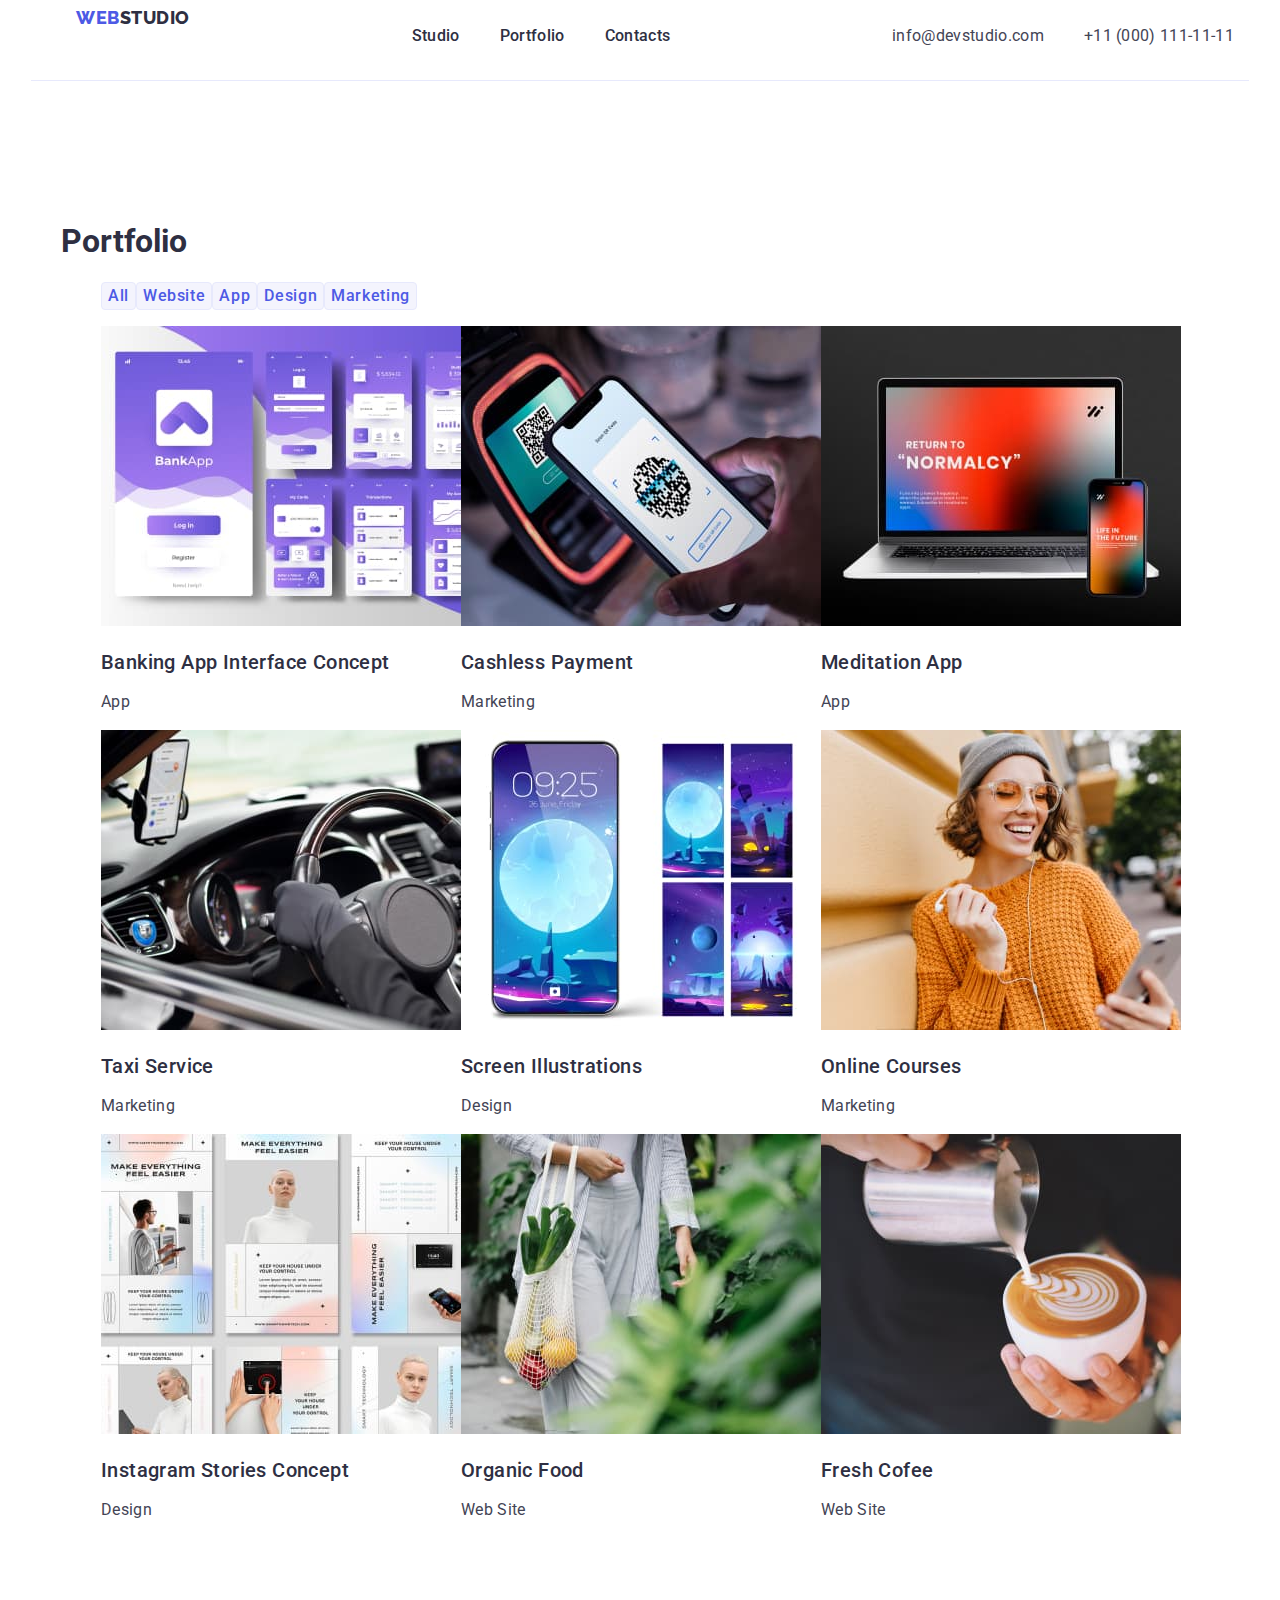
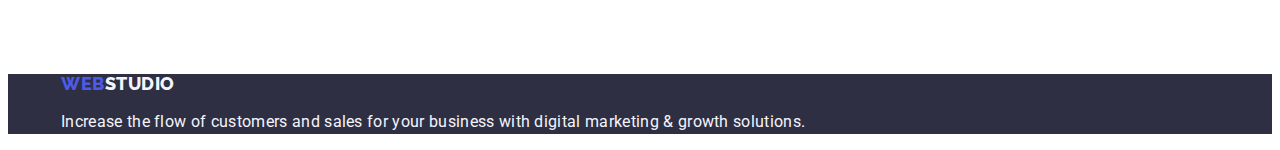
==== portfolio.html @ c5f3b1f4 "Update" ====
<!DOCTYPE html>
<html lang="en">
  <head>
    <meta charset="UTF-8" />
    <meta name="viewport" content="width=device-width, initial-scale=1.0" />
    <link rel="stylesheet" href="./css/styles.css" />
    <link rel="preconnect" href="https://fonts.googleapis.com" />
    <link rel="preconnect" href="https://fonts.gstatic.com" crossorigin />
    <link
      href="https://fonts.googleapis.com/css2?family=Raleway:wght@800&family=Roboto:wght@400;500;700;900&display=swap"
      rel="stylesheet"
    />
    <link
      rel="stylesheet"
      href="https://cdnjs.cloudflare.com/ajax/libs/modern-normalize/2.0.0/modern-normalize.css"
      integrity="sha512-gA2Bvu0/hw4oj0Lp8ZHjK+o3S4BE5m8d/wNVy6ktKLhHKPpWLQwv9ixzuWirWOakoJqlBdePq2NhoCaUOQ5npQ=="
      crossorigin="anonymous"
      referrerpolicy="no-referrer"
    />
    <title>Document</title>
  </head>
  <body>
    <header>
      <div class="container first-area">
        <a class="logo" href="./index.html"
          >WEB<span class="logo-part">STUDIO</span></a
        >
        <nav>
          <span></span>
          <ul class="navlinks-list">
            <li class="navlinks-items-list">
              <a class="navlinks" href="./index.html">Studio</a>
            </li>
            <li class="navlinks-items-list">
              <a class="navlinks" href="./portfolio.html">Portfolio</a>
            </li>
            <li class="navlinks-items-list">
              <a class="navlinks" href="#">Contacts</a>
            </li>
          </ul>
        </nav>
        <ul>
          <li>
            <a class="contacts" href="mailto:info@devstudio.com"
              >info@devstudio.com</a
            >
          </li>
          <li>
            <a class="contacts" href="tel:+11(000)111-11-11"
              >+11 (000) 111-11-11</a
            >
          </li>
        </ul>
      </div>
    </header>
    <main>
      <section class="section">
        <div class="container">
          <h1 class="no-visible-header">Portfolio</h1>
          <ul>
            <li>
              <button type="button" class="filtr">All</button>
            </li>
            <li>
              <button type="button" class="filtr">Website</button>
            </li>
            <li>
              <button type="button" class="filtr">App</button>
            </li>
            <li>
              <button type="button" class="filtr">Design</button>
            </li>
            <li>
              <button type="button" class="filtr">Marketing</button>
            </li>
          </ul>
        </div>
        <div class="container">
          <ul>
            <li>
              <a class="main-links" href="#"
                ><img
                  src="./images/banking_app.jpg"
                  alt="Banking Application"
                  width="360"
                  height="300"
                />
                <h3 class="third-heading">Banking App Interface Concept</h3>
                <p class="paragrafs">App</p>
              </a>
            </li>
            <li>
              <a class="main-links" href="#"
                ><img
                  src="./images/cashless_payment.jpg"
                  alt="Cashless Payment"
                  width="360"
                  height="300"
                />
                <h3 class="third-heading">Cashless Payment</h3>
                <p class="paragrafs">Marketing</p>
              </a>
            </li>
            <li>
              <a class="main-links" href="#"
                ><img
                  src="./images/meditation_app.jpg"
                  alt="Application for Meditation"
                  width="360"
                  height="300"
                />
                <h3 class="third-heading">Meditation App</h3>
                <p class="paragrafs">App</p></a
              >
            </li>
            <li>
              <a class="main-links" href="#"
                ><img
                  src="./images/taxi_service.jpg"
                  alt="Taxi Service"
                  width="360"
                  height="300"
                />
                <h3 class="third-heading">Taxi Service</h3>
                <p class="paragrafs">Marketing</p></a
              >
            </li>
            <li>
              <a class="main-links" href="#"
                ><img
                  src="./images/screen_illustrations.jpg"
                  alt="Screen Illustrations"
                  width="360"
                  height="300"
                />
                <h3 class="third-heading">Screen Illustrations</h3>
                <p class="paragrafs">Design</p></a
              >
            </li>
            <li>
              <a class="main-links" href="#"
                ><img
                  src="./images/online_courses.jpg"
                  alt="Online Courses"
                  width="360"
                  height="300"
                />
                <h3 class="third-heading">Online Courses</h3>
                <p class="paragrafs">Marketing</p></a
              >
            </li>
            <li>
              <a class="main-links" href="#"
                ><img
                  src="./images/instagram_stories.jpg"
                  alt="Instagram Stories"
                  width="360"
                  height="300"
                />
                <h3 class="third-heading">Instagram Stories Concept</h3>
                <p class="paragrafs">Design</p></a
              >
            </li>
            <li>
              <a class="main-links" href="#"
                ><img
                  src="./images/organic_food.jpg"
                  alt="Organic Food"
                  width="360"
                  height="300"
                />
                <h3 class="third-heading">Organic Food</h3>
                <p class="paragrafs">Web Site</p></a
              >
            </li>
            <li>
              <a class="main-links" href="#"
                ><img
                  src="./images/fresh_cofee.jpg"
                  alt="Morning Fresh Cofee"
                  width="360"
                  height="300"
                />
                <h3 class="third-heading">Fresh Cofee</h3>
                <p class="paragrafs">Web Site</p></a
              >
            </li>
          </ul>
        </div>
      </section>
    </main>
    <footer class="down">
      <div class="container">
        <a class="logo" href="./index.html"
          >WEB<span class="logo-down">STUDIO</span></a
        >
        <p class="credo">
          Increase the flow of customers and sales for your business with
          digital marketing & growth solutions.
        </p>
      </div>
    </footer>
  </body>
</html>
---- css/styles.css ----
:root {
  --iris: #4d5ae5;
  --cloud: #f4f4fd;
  --cornflover: #e7e9fc;
  --ocean: #404bbf;
  --slate: #434455;
  --navyblue: #2e2f42;
  --white: #fff;
}
body {
  font-family: Roboto, sans-serif;
  color: var(--navyblue, #2e2f42);
  font-weight: 400;
}
.container {
  max-width: 1158px;
  margin-inline: auto;
  padding-inline: 15px;
}
.section {
  padding-top: 120px;
  padding-bottom: 120px;
}
.credo {
  color: var(--cloud, #f4f4fd);
  font-size: 16px;
  line-height: 1.5;
  letter-spacing: 0.32px;
  background-color: var(--navyblue, #2e2f42);
}
.filtr {
  font-weight: 500;
  font-size: 16px;
  letter-spacing: 0.64px;
  line-height: 1.5;
  font-style: normal;
  color: var(--iris, #4d5ae5);
  text-align: center;
  background-color: var(--cloud, #f4f4fd);
  border-radius: 4px;
  border: 1px solid var(--cornflover, #e7e9fc);
  text-align: center;
  font-family: inherit;
}
.filtr:hover,
.filtr:focus {
  font-weight: 500;
  font-size: 16px;
  letter-spacing: 0.64px;
  line-height: 1.5;
  font-style: normal;
  color: var(--white, #fff);
  text-align: center;
  background-color: var(--ocean, #404bbf);
  border-radius: 4px;
  border: 1px solid var(--cornflover, #e7e9fc);
  text-align: center;
}
.contacts {
  font-size: 16px;
  font-style: normal;
  line-height: 1.5;
  letter-spacing: 0.32px;
  color: var(--slate, #434455);
  text-decoration: none;
  justify-content: space-between;
}
.contacts:hover,
.contacts:focus {
  color: var(--ocean, #404bbf);
}
.logo {
  font-family: Raleway, sans-serif;
  font-weight: 800;
  text-decoration: none;
  font-style: normal;
  line-height: 1.116;
  letter-spacing: 0.54px;
  text-transform: uppercase;
  font-size: 18px;
  color: var(--iris, #4d5ae5);
  margin-left: 0px;
}
.logo:hover,
.logo:focus {
  color: var(--iris, #4d5ae5);
}
.navlinks {
  font-size: 16px;
  font-style: normal;
  font-weight: 500;
  line-height: 1.5;
  letter-spacing: 0.32px;
  text-decoration: none;
  color: var(--navyblue, #2e2f42);
  padding-top: 24px;
  padding-bottom: 24px;
}
.navlinks:hover,
.navlinks:focus {
  color: var(--iris, #4d5ae5);
}
.main-links {
  text-decoration: none;
}
.description,
.job-position,
.section1 {
  font-size: 16px;
  line-height: 1.5;
  letter-spacing: 0.32px;
  color: var(--slate, #434455);
}
.description {
  margin-top: 0px;
}
.order {
  background-color: var(--iris, #4d5ae5);
  color: var(--white, #fff);
  font-family: Roboto;
  font-size: 16px;
  font-style: normal;
  font-weight: 500;
  line-height: 1.5;
  letter-spacing: 0.64px;
  padding: 16px 32px;
  border-radius: 4px;
  box-shadow: 0px 4px 4px 0px rgba(0, 0, 0, 0.15);
  gap: 10px;
}
.order:hover {
  background-color: var(--ocean, #404bbf);
}
.third-heading {
  font-size: 20px;
  font-style: normal;
  font-weight: 500;
  line-height: 1.2;
  letter-spacing: 0.4px;
  /*hejka, w Figmie mamy headery nych kart wpisane jako Header 3 czy musimy to zmienić?*/
  color: var(--navyblue, #2e2f42);
  margin-bottom: 0px;
}
.second-heading {
  font-size: 36px;
  font-style: normal;
  font-weight: 700;
  line-height: 1.11;
  letter-spacing: 0.72px;
  text-transform: capitalize;
  display: flex;
  justify-content: center;
  margin-bottom: 72px;
}
.first-heading {
  color: var(--white, #fff);
  font-size: 56px;
  font-style: normal;
  font-weight: 700;
  line-height: 1.07;
  letter-spacing: 0.02em;
}
button {
  cursor: pointer;
}
.logo-part {
  color: var(--navyblue, #2e2f42);
}
.logo-down {
  color: var(--cloud, #f4f4fd);
}
.logo-part:hover,
.logo-part:focus,
.logo-down:hover,
.logo-down:focus {
  color: var(--iris, #4d5ae5);
}

.first-section {
  background-color: var(--navyblue, #2e2f42);
}
.second-section {
  background-color: var(--white, #fff);
}
.third-section {
  background-color: var(--cloud, #f4f4fd);
}
.down {
  background-color: var(--navyblue, #2e2f42);
}
.paragrafs {
  color: var(--slate, #434455);
  font-family: inherit;
  font-size: 16px;
  font-style: normal;
  font-weight: inherit;
  line-height: 1.5;
  letter-spacing: 0.32px;
}
.first-area {
  height: 72px;
  border-bottom: 1px solid var(--cornflower, #e7e9fc);
  background: var(--white, #fff);
  display: flex;
  justify-content: space-between;
  padding-left: 45px;
}
ul {
  list-style: none;
  display: flex;
  flex-wrap: wrap;
}
.part-navlinks,
.part-contact-links {
  display: flex;
  align-items: center;
}

.navlinks-list {
}

.navlinks:first-child {
  margin-left: 76px;
  margin-right: 40px;
}
.navlinks:last-child {
  margin-left: 40px;
  margin-right: auto;
}
.contacts:last-child {
  margin-left: 40px;
  margin-right: 0px;
}
.button-container {
  display: flex;
  flex-wrap: wrap;
  flex-direction: column;
  align-items: center;
  justify-content: center;
}
.first-heading {
  max-width: 496px;
  text-align: center;
}
.description-item {
  max-width: 264px;
  display: flex;
  flex-direction: column;
  gap: 8px;
}
.block-description {
  column-gap: 24px;
  flex-wrap: nowrap;
}
.block-description:first-child {
  margin-left: 0px;
}
.block-description:last-child {
  margin-right: 0px;
}
.images-section {
  display: flex;
  flex-wrap: nowrap;
}
.images-section-item:first-child {
  margin-left: 0px;
  margin-right: 24px;
}
.images-section-item:last-child {
  margin-right: 0px;
  margin-left: 24px;
}
.third-section > .second-heading {
  display: flex;
  justify-content: center;
}
.images-section2 {
  display: flex;
  flex-wrap: nowrap;
  row-gap: 24px;
  align-items: center;
  flex-direction: row;
}
.images-section-item2 {
  flex-basis: calc((100%-24px) / 3);
}
.images-section-item2:first-child {
  margin-left: 0px;
  margin-right: 24px;
}
.images-section-item2:nth-child(3) {
  margin-left: 24px;
}
.images-section-item2:last-child {
  margin-right: 0px;
  margin-left: 24px;
}
.footer-container {
  display: flex;
  flex-direction: column;
  justify-content: flex-start;
  padding-left: 45px;
}
.footer-container > .logo {
  margin-top: 101.5px;
  gap: 17.5px;
}
.footer-container > .credo {
  max-width: 264px;
}
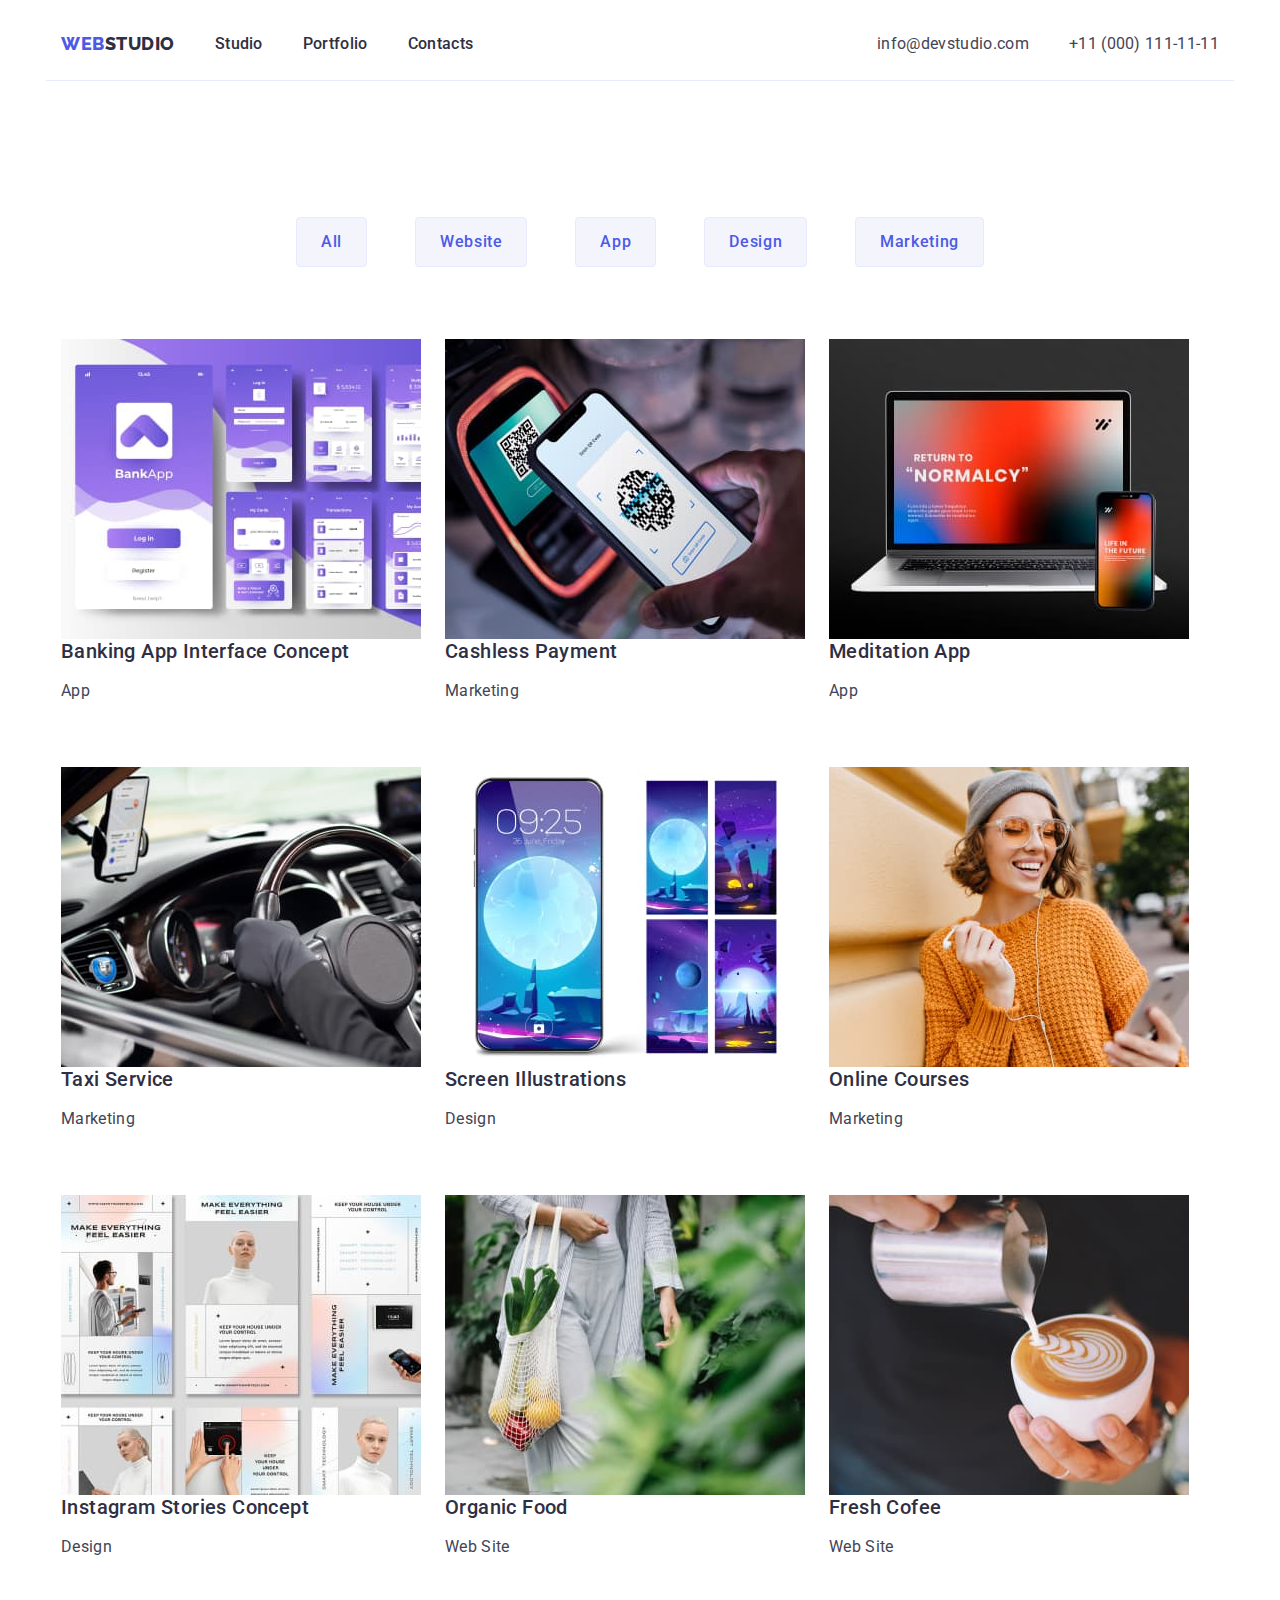
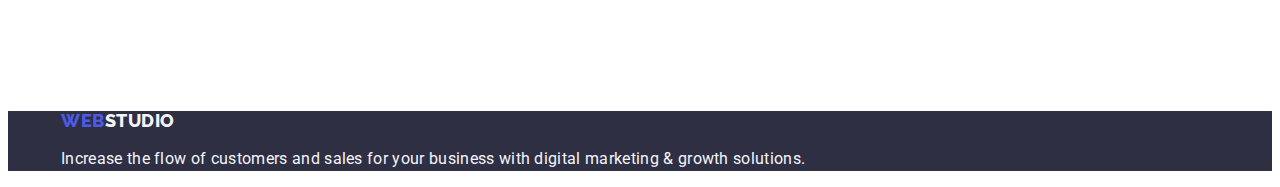
==== commit 45b29a7c: "Update testing" ====
--- a/portfolio.html
+++ b/portfolio.html
@@ -22,62 +22,67 @@
   <body>
     <header>
       <div class="container first-area">
-        <a class="logo" href="./index.html"
-          >WEB<span class="logo-part">STUDIO</span></a
-        >
-        <nav>
-          <span></span>
-          <ul class="navlinks-list">
-            <li class="navlinks-items-list">
-              <a class="navlinks" href="./index.html">Studio</a>
-            </li>
-            <li class="navlinks-items-list">
-              <a class="navlinks" href="./portfolio.html">Portfolio</a>
-            </li>
-            <li class="navlinks-items-list">
-              <a class="navlinks" href="#">Contacts</a>
+        <div class="part-navlinks">
+          <a class="logo" href="./index.html"
+            >WEB<span class="logo-part">STUDIO</span></a
+          >
+          <nav>
+            <ul class="navlinks-list">
+              <li class="navlinks-items-list">
+                <a class="navlinks" href="./index.html">Studio</a>
+              </li>
+              <li class="navlinks-items-list">
+                <a class="navlinks" href="./portfolio.html">Portfolio</a>
+              </li>
+              <li class="navlinks-items-list">
+                <a class="navlinks" href="#">Contacts</a>
+              </li>
+            </ul>
+          </nav>
+        </div>
+        <div class="part-contact-links">
+          <ul class="contacts-list">
+            <li>
+              <a class="contacts" href="mailto:info@devstudio.com"
+                >info@devstudio.com</a
+              >
+            </li>
+            <li>
+              <a class="contacts" href="tel:+11(000)111-11-11"
+                >+11 (000) 111-11-11</a
+              >
             </li>
           </ul>
-        </nav>
-        <ul>
-          <li>
-            <a class="contacts" href="mailto:info@devstudio.com"
-              >info@devstudio.com</a
-            >
-          </li>
-          <li>
-            <a class="contacts" href="tel:+11(000)111-11-11"
-              >+11 (000) 111-11-11</a
-            >
-          </li>
-        </ul>
+        </div>
       </div>
     </header>
     <main>
       <section class="section">
         <div class="container">
           <h1 class="no-visible-header">Portfolio</h1>
-          <ul>
-            <li>
-              <button type="button" class="filtr">All</button>
-            </li>
-            <li>
-              <button type="button" class="filtr">Website</button>
-            </li>
-            <li>
-              <button type="button" class="filtr">App</button>
-            </li>
-            <li>
-              <button type="button" class="filtr">Design</button>
-            </li>
-            <li>
-              <button type="button" class="filtr">Marketing</button>
-            </li>
-          </ul>
+          <div class="filtr-list">
+            <ul class="button-list">
+              <li>
+                <button type="button" class="filtr">All</button>
+              </li>
+              <li>
+                <button type="button" class="filtr">Website</button>
+              </li>
+              <li>
+                <button type="button" class="filtr">App</button>
+              </li>
+              <li>
+                <button type="button" class="filtr">Design</button>
+              </li>
+              <li>
+                <button type="button" class="filtr">Marketing</button>
+              </li>
+            </ul>
+          </div>
         </div>
         <div class="container">
-          <ul>
-            <li>
+          <ul class="main-links-list">
+            <li class="main-links-item">
               <a class="main-links" href="#"
                 ><img
                   src="./images/banking_app.jpg"
@@ -89,7 +94,7 @@
                 <p class="paragrafs">App</p>
               </a>
             </li>
-            <li>
+            <li class="main-links-item">
               <a class="main-links" href="#"
                 ><img
                   src="./images/cashless_payment.jpg"
@@ -101,7 +106,7 @@
                 <p class="paragrafs">Marketing</p>
               </a>
             </li>
-            <li>
+            <li class="main-links-item">
               <a class="main-links" href="#"
                 ><img
                   src="./images/meditation_app.jpg"
@@ -113,7 +118,7 @@
                 <p class="paragrafs">App</p></a
               >
             </li>
-            <li>
+            <li class="main-links-item">
               <a class="main-links" href="#"
                 ><img
                   src="./images/taxi_service.jpg"
@@ -125,7 +130,7 @@
                 <p class="paragrafs">Marketing</p></a
               >
             </li>
-            <li>
+            <li class="main-links-item">
               <a class="main-links" href="#"
                 ><img
                   src="./images/screen_illustrations.jpg"
@@ -137,7 +142,7 @@
                 <p class="paragrafs">Design</p></a
               >
             </li>
-            <li>
+            <li class="main-links-item">
               <a class="main-links" href="#"
                 ><img
                   src="./images/online_courses.jpg"
@@ -149,7 +154,7 @@
                 <p class="paragrafs">Marketing</p></a
               >
             </li>
-            <li>
+            <li class="main-links-item">
               <a class="main-links" href="#"
                 ><img
                   src="./images/instagram_stories.jpg"
@@ -161,7 +166,7 @@
                 <p class="paragrafs">Design</p></a
               >
             </li>
-            <li>
+            <li class="main-links-item">
               <a class="main-links" href="#"
                 ><img
                   src="./images/organic_food.jpg"
@@ -173,7 +178,7 @@
                 <p class="paragrafs">Web Site</p></a
               >
             </li>
-            <li>
+            <li class="main-links-item">
               <a class="main-links" href="#"
                 ><img
                   src="./images/fresh_cofee.jpg"
--- a/css/styles.css
+++ b/css/styles.css
@@ -41,6 +41,18 @@
   border: 1px solid var(--cornflover, #e7e9fc);
   text-align: center;
   font-family: inherit;
+  border-radius: 4px;
+  padding: 12px 24px;
+  margin-inline: 24px;
+}
+.filtr-list {
+  margin-bottom: 72px;
+}
+.filtr-list:first-child {
+  margin-left: 0px;
+}
+.filtr-list:last-child {
+  margin-right: 0px;
 }
 .filtr:hover,
 .filtr:focus {
@@ -102,6 +114,7 @@
 }
 .main-links {
   text-decoration: none;
+  max-width: 360px;
 }
 .description,
 .job-position,
@@ -111,8 +124,14 @@
   letter-spacing: 0.32px;
   color: var(--slate, #434455);
 }
+.job-position {
+  margin-top: 0px;
+  margin-bottom: 0px;
+  /*text-align: center;*/
+}
 .description {
   margin-top: 0px;
+  margin-bottom: 0px;
 }
 .order {
   background-color: var(--iris, #4d5ae5);
@@ -140,6 +159,8 @@
   /*hejka, w Figmie mamy headery nych kart wpisane jako Header 3 czy musimy to zmienić?*/
   color: var(--navyblue, #2e2f42);
   margin-bottom: 0px;
+  margin-top: 0px;
+  /*text-align: center;*/
 }
 .second-heading {
   font-size: 36px;
@@ -203,12 +224,12 @@
   background: var(--white, #fff);
   display: flex;
   justify-content: space-between;
-  padding-left: 45px;
 }
 ul {
   list-style: none;
   display: flex;
   flex-wrap: wrap;
+  padding-inline-start: 0px;
 }
 .part-navlinks,
 .part-contact-links {
@@ -282,7 +303,18 @@
   flex-direction: row;
 }
 .images-section-item2 {
-  flex-basis: calc((100%-24px) / 3);
+  display: flex;
+  flex-direction: column;
+  align-items: center;
+  gap: 32px;
+  padding-top: 0px;
+  justify-content: flex-start;
+  padding-bottom: 0px;
+  border-radius: 0px 0px 4px 4px;
+  background: var(--white, #fff);
+  box-shadow: 0px 2px 1px 0px rgba(46, 47, 66, 0.08),
+    0px 1px 1px 0px rgba(46, 47, 66, 0.16),
+    0px 1px 6px 0px rgba(46, 47, 66, 0.08);
 }
 .images-section-item2:first-child {
   margin-left: 0px;
@@ -299,7 +331,6 @@
   display: flex;
   flex-direction: column;
   justify-content: flex-start;
-  padding-left: 45px;
 }
 .footer-container > .logo {
   margin-top: 101.5px;
@@ -308,3 +339,43 @@
 .footer-container > .credo {
   max-width: 264px;
 }
+.no-visible-header:not(:focus):not(:active) {
+  clip: rect(0 0 0 0);
+  clip-path: inset(100%);
+  height: 1px;
+  overflow: hidden;
+  position: absolute;
+  white-space: nowrap;
+  width: 1px;
+}
+.button-list {
+  display: flex;
+  align-items: flex-start;
+  justify-content: center;
+}
+.main-links-list {
+  display: flex;
+  align-items: flex-start;
+  flex-direction: row;
+  flex-wrap: wrap;
+  column-gap: 24px;
+}
+.main-links-item:nth-child(1n + 3) {
+  margin-left: 0px;
+}
+.main-links-item {
+  flex-basis: calc((100%-24px) / 3);
+}
+.main-links-item:nth-child(-n + 6) {
+  margin-bottom: 48px;
+}
+.down-description {
+  display: flex;
+  flex-direction: column;
+  justify-content: center;
+  align-items: center;
+  gap: 8px;
+}
+img {
+  display: block;
+}
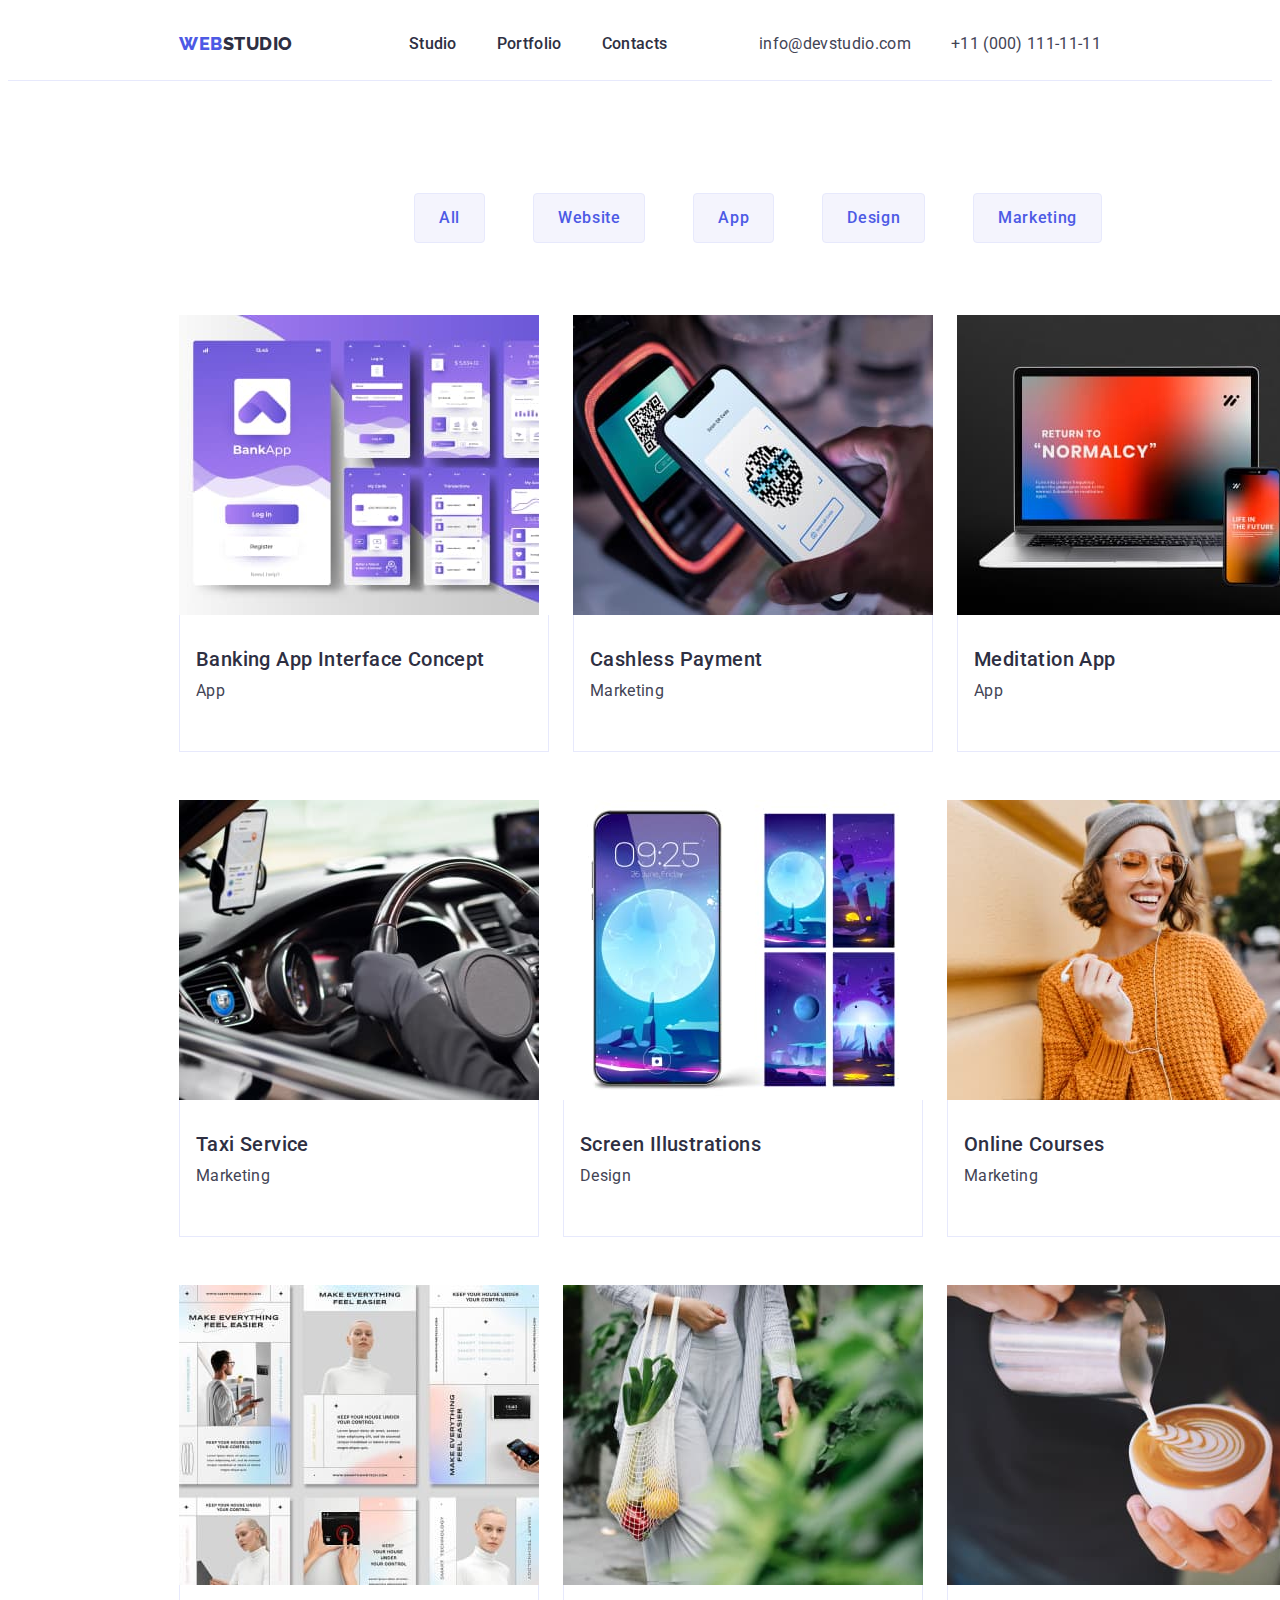
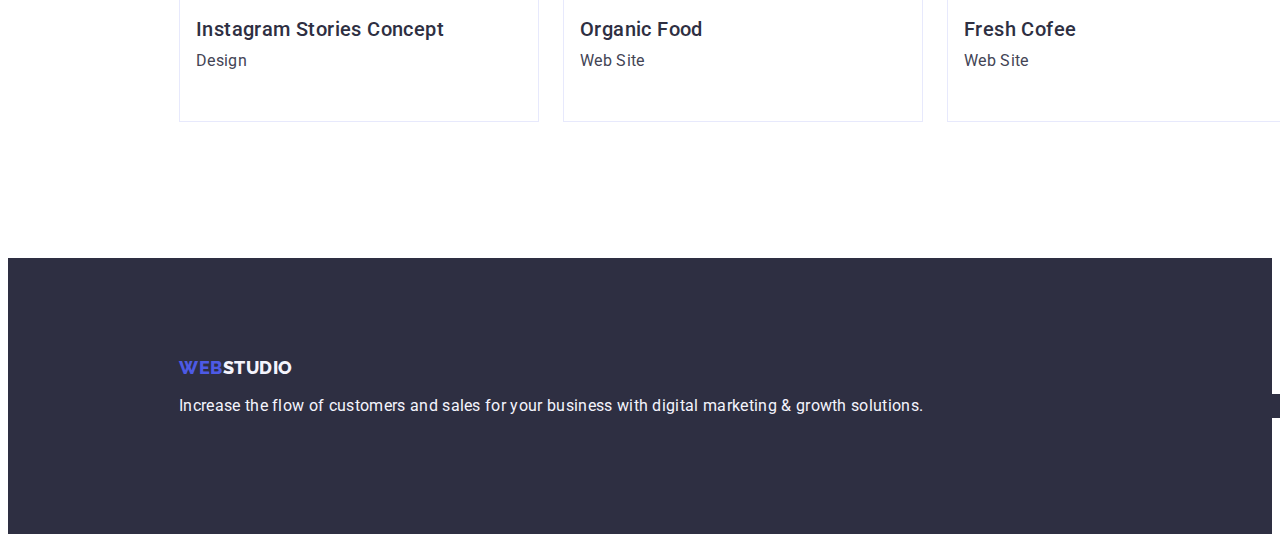
==== commit 6e5ad710: "Update 3.0" ====
--- a/portfolio.html
+++ b/portfolio.html
@@ -3,6 +3,17 @@
   <head>
     <meta charset="UTF-8" />
     <meta name="viewport" content="width=device-width, initial-scale=1.0" />
+    <link
+      rel="stylesheet"
+      href="https://cdnjs.cloudflare.com/ajax/libs/modern-normalize/2.0.0/modern-normalize.css"
+      integrity="sha512-gA2Bvu0/hw4oj0Lp8ZHjK+o3S4BE5m8d/wNVy6ktKLhHKPpWLQwv9ixzuWirWOakoJqlBdePq2NhoCaUOQ5npQ=="
+      crossorigin="anonymous"
+      referrerpolicy="no-referrer"
+    />
+    <link
+      rel="stylesheet"
+      href="node_modules/modern-normalize/modern-normalize.css"
+    />
     <link rel="stylesheet" href="./css/styles.css" />
     <link rel="preconnect" href="https://fonts.googleapis.com" />
     <link rel="preconnect" href="https://fonts.gstatic.com" crossorigin />
@@ -10,37 +21,28 @@
       href="https://fonts.googleapis.com/css2?family=Raleway:wght@800&family=Roboto:wght@400;500;700;900&display=swap"
       rel="stylesheet"
     />
-    <link
-      rel="stylesheet"
-      href="https://cdnjs.cloudflare.com/ajax/libs/modern-normalize/2.0.0/modern-normalize.css"
-      integrity="sha512-gA2Bvu0/hw4oj0Lp8ZHjK+o3S4BE5m8d/wNVy6ktKLhHKPpWLQwv9ixzuWirWOakoJqlBdePq2NhoCaUOQ5npQ=="
-      crossorigin="anonymous"
-      referrerpolicy="no-referrer"
-    />
     <title>Document</title>
   </head>
   <body>
-    <header>
-      <div class="container first-area">
-        <div class="part-navlinks">
+    <header class="top-header">
+      <div class="container header-container">
+        <nav class="part-navlinks">
           <a class="logo" href="./index.html"
             >WEB<span class="logo-part">STUDIO</span></a
           >
-          <nav>
-            <ul class="navlinks-list">
-              <li class="navlinks-items-list">
-                <a class="navlinks" href="./index.html">Studio</a>
-              </li>
-              <li class="navlinks-items-list">
-                <a class="navlinks" href="./portfolio.html">Portfolio</a>
-              </li>
-              <li class="navlinks-items-list">
-                <a class="navlinks" href="#">Contacts</a>
-              </li>
-            </ul>
-          </nav>
-        </div>
-        <div class="part-contact-links">
+          <menu class="main-menu">
+            <li class="navlinks-items-list">
+              <a class="navlinks" href="./index.html">Studio</a>
+            </li>
+            <li class="navlinks-items-list">
+              <a class="navlinks" href="./portfolio.html">Portfolio</a>
+            </li>
+            <li class="navlinks-items-list">
+              <a class="navlinks" href="#">Contacts</a>
+            </li>
+          </menu>
+        </nav>
+        <address class="part-contact-links">
           <ul class="contacts-list">
             <li>
               <a class="contacts" href="mailto:info@devstudio.com"
@@ -53,34 +55,30 @@
               >
             </li>
           </ul>
-        </div>
+        </address>
       </div>
     </header>
     <main>
       <section class="section">
         <div class="container">
-          <h1 class="no-visible-header">Portfolio</h1>
-          <div class="filtr-list">
-            <ul class="button-list">
-              <li>
-                <button type="button" class="filtr">All</button>
-              </li>
-              <li>
-                <button type="button" class="filtr">Website</button>
-              </li>
-              <li>
-                <button type="button" class="filtr">App</button>
-              </li>
-              <li>
-                <button type="button" class="filtr">Design</button>
-              </li>
-              <li>
-                <button type="button" class="filtr">Marketing</button>
-              </li>
-            </ul>
-          </div>
-        </div>
-        <div class="container">
+          <h1 class="visually-hidden">Portfolio</h1>
+          <ul class="button-list">
+            <li>
+              <button type="button" class="filtr">All</button>
+            </li>
+            <li>
+              <button type="button" class="filtr">Website</button>
+            </li>
+            <li>
+              <button type="button" class="filtr">App</button>
+            </li>
+            <li>
+              <button type="button" class="filtr">Design</button>
+            </li>
+            <li>
+              <button type="button" class="filtr">Marketing</button>
+            </li>
+          </ul>
           <ul class="main-links-list">
             <li class="main-links-item">
               <a class="main-links" href="#"
@@ -90,8 +88,10 @@
                   width="360"
                   height="300"
                 />
-                <h3 class="third-heading">Banking App Interface Concept</h3>
-                <p class="paragrafs">App</p>
+                <div class="description-down">
+                  <h3 class="third-heading">Banking App Interface Concept</h3>
+                  <p class="paragrafs">App</p>
+                </div>
               </a>
             </li>
             <li class="main-links-item">
@@ -102,8 +102,10 @@
                   width="360"
                   height="300"
                 />
-                <h3 class="third-heading">Cashless Payment</h3>
-                <p class="paragrafs">Marketing</p>
+                <div class="description-down">
+                  <h3 class="third-heading">Cashless Payment</h3>
+                  <p class="paragrafs">Marketing</p>
+                </div>
               </a>
             </li>
             <li class="main-links-item">
@@ -114,8 +116,10 @@
                   width="360"
                   height="300"
                 />
-                <h3 class="third-heading">Meditation App</h3>
-                <p class="paragrafs">App</p></a
+                <div class="description-down">
+                  <h3 class="third-heading">Meditation App</h3>
+                  <p class="paragrafs">App</p>
+                </div></a
               >
             </li>
             <li class="main-links-item">
@@ -126,8 +130,10 @@
                   width="360"
                   height="300"
                 />
-                <h3 class="third-heading">Taxi Service</h3>
-                <p class="paragrafs">Marketing</p></a
+                <div class="description-down">
+                  <h3 class="third-heading">Taxi Service</h3>
+                  <p class="paragrafs">Marketing</p>
+                </div></a
               >
             </li>
             <li class="main-links-item">
@@ -138,8 +144,10 @@
                   width="360"
                   height="300"
                 />
-                <h3 class="third-heading">Screen Illustrations</h3>
-                <p class="paragrafs">Design</p></a
+                <div class="description-down">
+                  <h3 class="third-heading">Screen Illustrations</h3>
+                  <p class="paragrafs">Design</p>
+                </div></a
               >
             </li>
             <li class="main-links-item">
@@ -150,8 +158,10 @@
                   width="360"
                   height="300"
                 />
-                <h3 class="third-heading">Online Courses</h3>
-                <p class="paragrafs">Marketing</p></a
+                <div class="description-down">
+                  <h3 class="third-heading">Online Courses</h3>
+                  <p class="paragrafs">Marketing</p>
+                </div></a
               >
             </li>
             <li class="main-links-item">
@@ -162,8 +172,10 @@
                   width="360"
                   height="300"
                 />
-                <h3 class="third-heading">Instagram Stories Concept</h3>
-                <p class="paragrafs">Design</p></a
+                <div class="description-down">
+                  <h3 class="third-heading">Instagram Stories Concept</h3>
+                  <p class="paragrafs">Design</p>
+                </div></a
               >
             </li>
             <li class="main-links-item">
@@ -174,8 +186,10 @@
                   width="360"
                   height="300"
                 />
-                <h3 class="third-heading">Organic Food</h3>
-                <p class="paragrafs">Web Site</p></a
+                <div class="description-down">
+                  <h3 class="third-heading">Organic Food</h3>
+                  <p class="paragrafs">Web Site</p>
+                </div></a
               >
             </li>
             <li class="main-links-item">
@@ -186,8 +200,10 @@
                   width="360"
                   height="300"
                 />
-                <h3 class="third-heading">Fresh Cofee</h3>
-                <p class="paragrafs">Web Site</p></a
+                <div class="description-down">
+                  <h3 class="third-heading">Fresh Cofee</h3>
+                  <p class="paragrafs">Web Site</p>
+                </div></a
               >
             </li>
           </ul>
--- a/css/styles.css
+++ b/css/styles.css
@@ -13,9 +13,9 @@
   font-weight: 400;
 }
 .container {
-  max-width: 1158px;
-  margin-inline: auto;
-  padding-inline: 15px;
+  width: 1158px;
+  margin: 0 156px;
+  padding: 0 15px;
 }
 .section {
   padding-top: 120px;
@@ -80,6 +80,9 @@
 .contacts:hover,
 .contacts:focus {
   color: var(--ocean, #404bbf);
+}
+.down {
+  padding: 100px 0px;
 }
 .logo {
   font-family: Raleway, sans-serif;
@@ -116,6 +119,10 @@
   text-decoration: none;
   max-width: 360px;
 }
+main > .section {
+  padding: 96px 0 120px 0;
+}
+
 .description,
 .job-position,
 .section1 {
@@ -124,10 +131,15 @@
   letter-spacing: 0.32px;
   color: var(--slate, #434455);
 }
+.main-menu {
+  display: flex;
+  gap: 40px;
+  list-style-type: none;
+}
 .job-position {
   margin-top: 0px;
   margin-bottom: 0px;
-  /*text-align: center;*/
+  text-align: center;
 }
 .description {
   margin-top: 0px;
@@ -141,11 +153,15 @@
   font-style: normal;
   font-weight: 500;
   line-height: 1.5;
+  display: block;
+  text-align: center;
   letter-spacing: 0.64px;
   padding: 16px 32px;
+  border: none;
   border-radius: 4px;
   box-shadow: 0px 4px 4px 0px rgba(0, 0, 0, 0.15);
-  gap: 10px;
+  min-width: 169px;
+  height: 56px;
 }
 .order:hover {
   background-color: var(--ocean, #404bbf);
@@ -158,9 +174,13 @@
   letter-spacing: 0.4px;
   /*hejka, w Figmie mamy headery nych kart wpisane jako Header 3 czy musimy to zmienić?*/
   color: var(--navyblue, #2e2f42);
-  margin-bottom: 0px;
+  margin-bottom: 8px;
+  padding-top: 0px;
+  padding-bottom: 0px;
   margin-top: 0px;
-  /*text-align: center;*/
+}
+.other-section {
+  padding: 120px 0;
 }
 .second-heading {
   font-size: 36px;
@@ -196,7 +216,6 @@
 .logo-down:focus {
   color: var(--iris, #4d5ae5);
 }
-
 .first-section {
   background-color: var(--navyblue, #2e2f42);
 }
@@ -217,14 +236,21 @@
   font-weight: inherit;
   line-height: 1.5;
   letter-spacing: 0.32px;
-}
-.first-area {
+  margin-top: 8px;
+}
+.top-header {
   height: 72px;
   border-bottom: 1px solid var(--cornflower, #e7e9fc);
   background: var(--white, #fff);
   display: flex;
   justify-content: space-between;
 }
+.top-header > .container {
+  display: flex;
+  align-items: center;
+  justify-content: space-between;
+}
+
 ul {
   list-style: none;
   display: flex;
@@ -236,28 +262,31 @@
   display: flex;
   align-items: center;
 }
-
-.navlinks-list {
-}
-
-.navlinks:first-child {
+.part-navlinks > .logo {
+  margin-left: 0px;
+}
+.navlinks-items-list {
+  padding: 24px 0;
+}
+.navlinks-items-list:first-child {
   margin-left: 76px;
-  margin-right: 40px;
-}
-.navlinks:last-child {
-  margin-left: 40px;
-  margin-right: auto;
-}
-.contacts:last-child {
-  margin-left: 40px;
+}
+.navlinks-items-list:last-child {
   margin-right: 0px;
 }
+
+.contacts-list {
+  display: flex;
+  gap: 40px;
+}
+
 .button-container {
   display: flex;
   flex-wrap: wrap;
   flex-direction: column;
   align-items: center;
   justify-content: center;
+  gap: 10px;
 }
 .first-heading {
   max-width: 496px;
@@ -267,29 +296,35 @@
   max-width: 264px;
   display: flex;
   flex-direction: column;
-  gap: 8px;
 }
 .block-description {
-  column-gap: 24px;
   flex-wrap: nowrap;
-}
-.block-description:first-child {
-  margin-left: 0px;
-}
-.block-description:last-child {
+  display: flex;
+  gap: 24px;
+}
+.description-item:first-child {
+  margin-left: 0px;
+  flex-basis: calc((100%-3 * 24px) / 4);
+}
+.description-item:last-child {
   margin-right: 0px;
 }
 .images-section {
   display: flex;
   flex-wrap: nowrap;
+  gap: 24px;
 }
 .images-section-item:first-child {
   margin-left: 0px;
-  margin-right: 24px;
-}
+}
+
 .images-section-item:last-child {
   margin-right: 0px;
-  margin-left: 24px;
+}
+.job-images-section {
+  display: flex;
+  flex-wrap: nowrap;
+  gap: 24px;
 }
 .third-section > .second-heading {
   display: flex;
@@ -306,9 +341,7 @@
   display: flex;
   flex-direction: column;
   align-items: center;
-  gap: 32px;
   padding-top: 0px;
-  justify-content: flex-start;
   padding-bottom: 0px;
   border-radius: 0px 0px 4px 4px;
   background: var(--white, #fff);
@@ -318,14 +351,9 @@
 }
 .images-section-item2:first-child {
   margin-left: 0px;
-  margin-right: 24px;
-}
-.images-section-item2:nth-child(3) {
-  margin-left: 24px;
 }
 .images-section-item2:last-child {
   margin-right: 0px;
-  margin-left: 24px;
 }
 .footer-container {
   display: flex;
@@ -339,7 +367,7 @@
 .footer-container > .credo {
   max-width: 264px;
 }
-.no-visible-header:not(:focus):not(:active) {
+.visually-hidden:not(:focus):not(:active) {
   clip: rect(0 0 0 0);
   clip-path: inset(100%);
   height: 1px;
@@ -350,8 +378,9 @@
 }
 .button-list {
   display: flex;
-  align-items: flex-start;
+  align-items: center;
   justify-content: center;
+  margin-bottom: 72px;
 }
 .main-links-list {
   display: flex;
@@ -359,23 +388,41 @@
   flex-direction: row;
   flex-wrap: wrap;
   column-gap: 24px;
+  row-gap: 48px;
 }
 .main-links-item:nth-child(1n + 3) {
   margin-left: 0px;
 }
-.main-links-item {
-  flex-basis: calc((100%-24px) / 3);
-}
-.main-links-item:nth-child(-n + 6) {
-  margin-bottom: 48px;
+.main-links-item:first-child {
+  width: calc((100% - 48px) / 3);
 }
 .down-description {
   display: flex;
   flex-direction: column;
   justify-content: center;
   align-items: center;
-  gap: 8px;
+  padding: 32px 16px;
 }
 img {
   display: block;
 }
+.first-section {
+  padding: 188px 0px;
+}
+/*.footer-container > .logo {
+  display: inline-block;
+  margin-bottom: 16px;
+}*/
+.down-logo {
+  display: inline-block;
+  margin-bottom: 16px;
+}
+
+.down {
+  padding: 100px 0;
+}
+.description-down {
+  padding: 32px 16px;
+  border: 1px solid var(--cornflower, #e7e9fc);
+  border-top: none;
+}
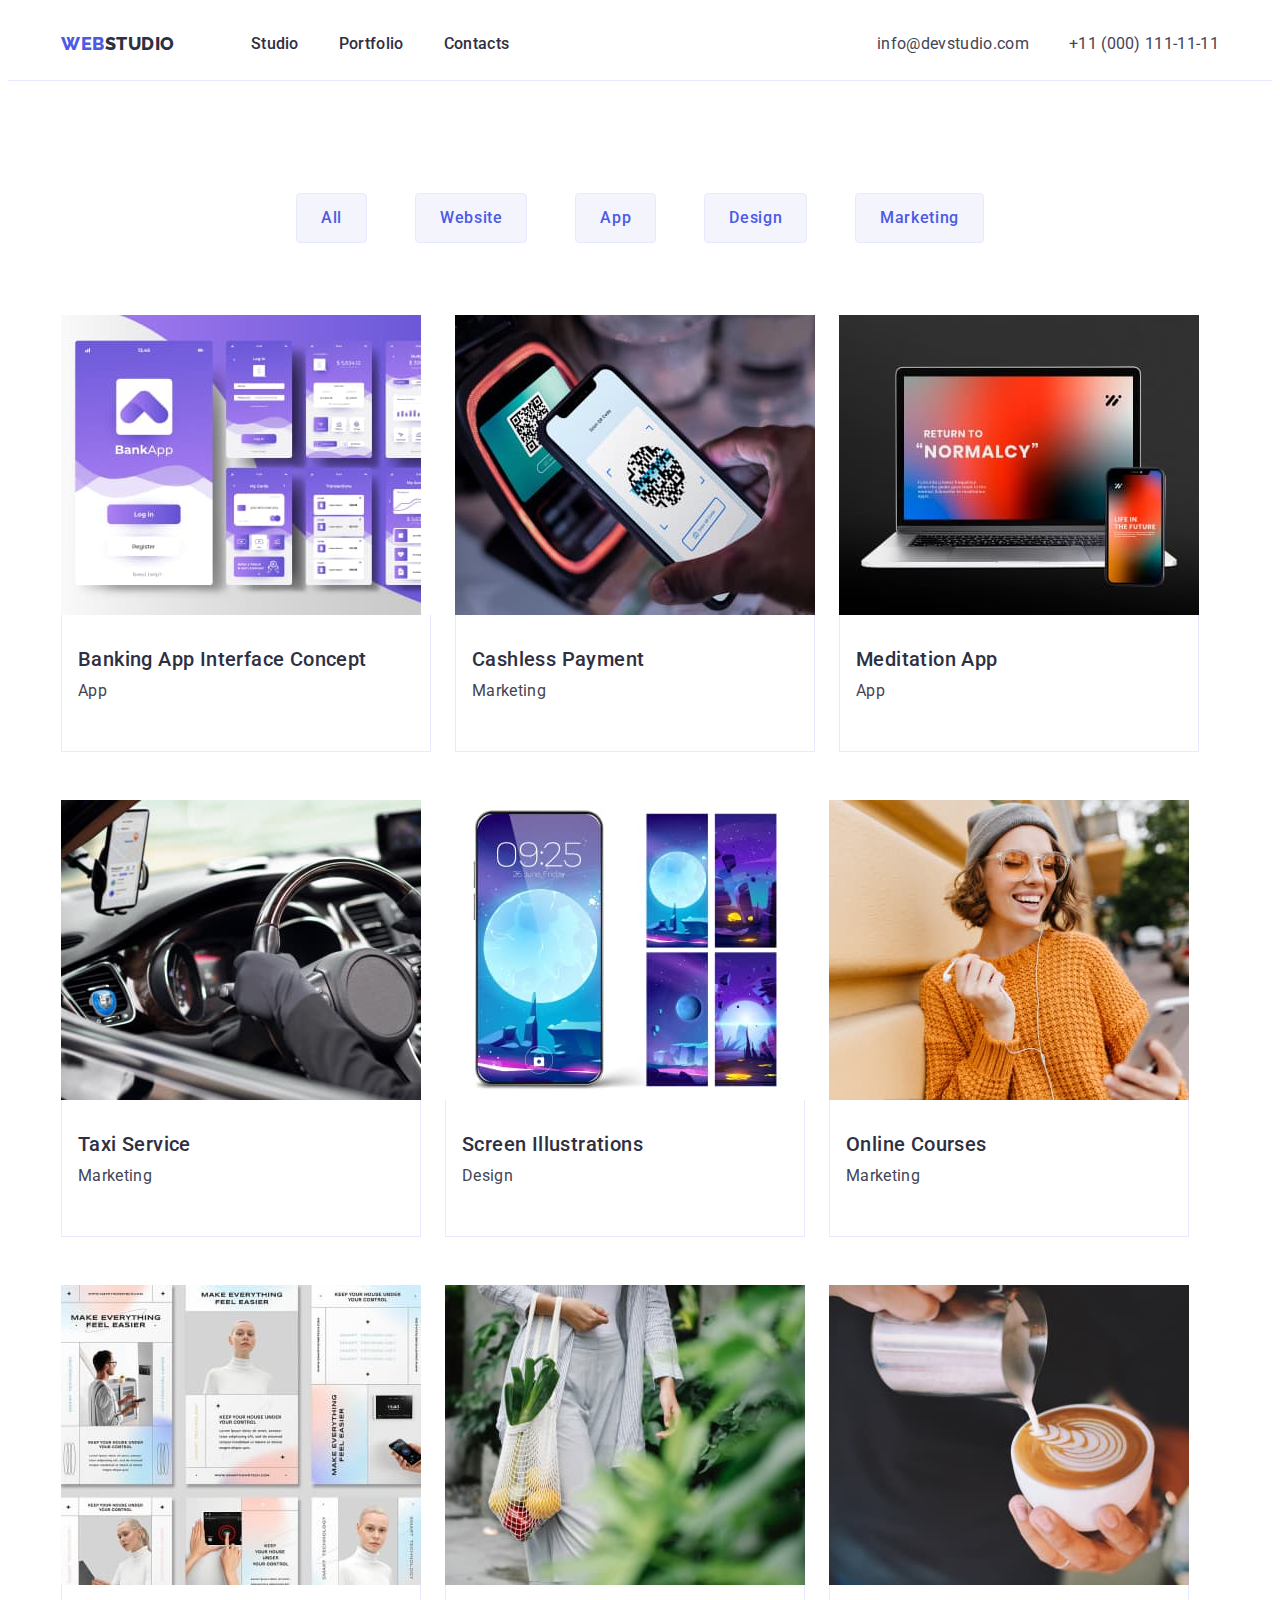
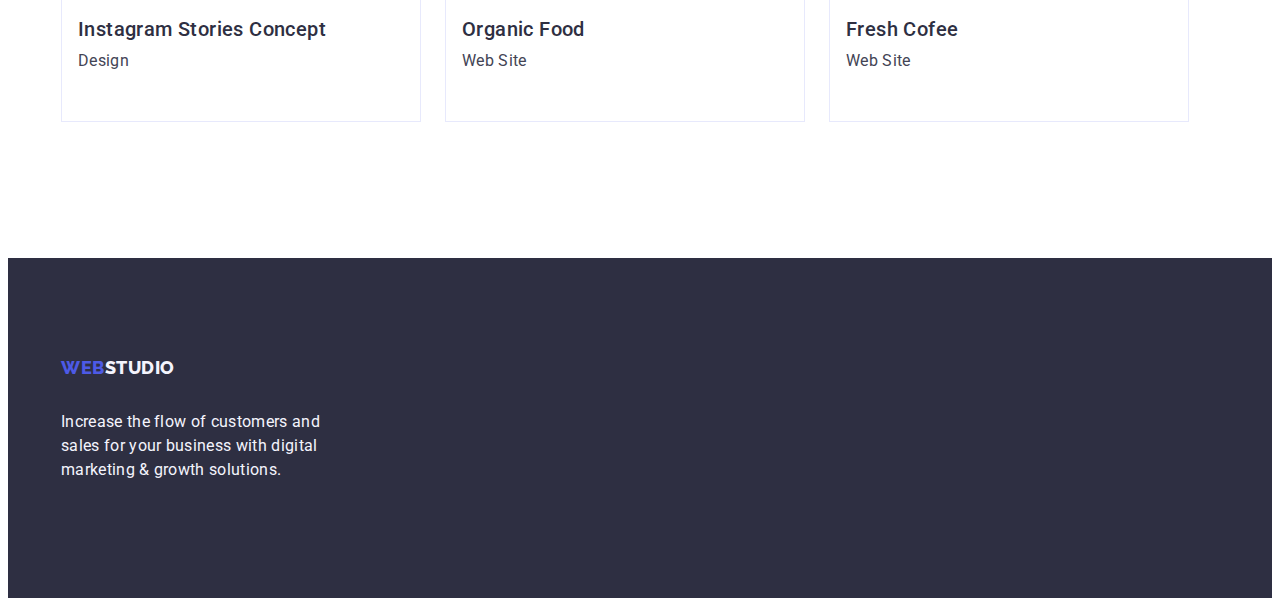
==== commit 07957c10: "Update 4.0" ====
--- a/portfolio.html
+++ b/portfolio.html
@@ -30,7 +30,7 @@
           <a class="logo" href="./index.html"
             >WEB<span class="logo-part">STUDIO</span></a
           >
-          <menu class="main-menu">
+          <ul class="nav-menu">
             <li class="navlinks-items-list">
               <a class="navlinks" href="./index.html">Studio</a>
             </li>
@@ -40,7 +40,7 @@
             <li class="navlinks-items-list">
               <a class="navlinks" href="#">Contacts</a>
             </li>
-          </menu>
+          </ul>
         </nav>
         <address class="part-contact-links">
           <ul class="contacts-list">
@@ -212,7 +212,7 @@
     </main>
     <footer class="down">
       <div class="container">
-        <a class="logo" href="./index.html"
+        <a class="logo down-logo" href="./index.html"
           >WEB<span class="logo-down">STUDIO</span></a
         >
         <p class="credo">
--- a/css/styles.css
+++ b/css/styles.css
@@ -14,7 +14,7 @@
 }
 .container {
   width: 1158px;
-  margin: 0 156px;
+  margin: 0 auto;
   padding: 0 15px;
 }
 .section {
@@ -27,6 +27,7 @@
   line-height: 1.5;
   letter-spacing: 0.32px;
   background-color: var(--navyblue, #2e2f42);
+  max-width: 264px;
 }
 .filtr {
   font-weight: 500;
@@ -65,7 +66,7 @@
   text-align: center;
   background-color: var(--ocean, #404bbf);
   border-radius: 4px;
-  border: 1px solid var(--cornflover, #e7e9fc);
+  border: 1px solid transparent;
   text-align: center;
 }
 .contacts {
@@ -131,7 +132,7 @@
   letter-spacing: 0.32px;
   color: var(--slate, #434455);
 }
-.main-menu {
+.nav-menu {
   display: flex;
   gap: 40px;
   list-style-type: none;
@@ -264,13 +265,11 @@
 }
 .part-navlinks > .logo {
   margin-left: 0px;
+  margin-right: 76px;
 }
 .navlinks-items-list {
   padding: 24px 0;
 }
-.navlinks-items-list:first-child {
-  margin-left: 76px;
-}
 .navlinks-items-list:last-child {
   margin-right: 0px;
 }
@@ -304,7 +303,7 @@
 }
 .description-item:first-child {
   margin-left: 0px;
-  flex-basis: calc((100%-3 * 24px) / 4);
+  flex-basis: calc((100%-72px) / 4);
 }
 .description-item:last-child {
   margin-right: 0px;
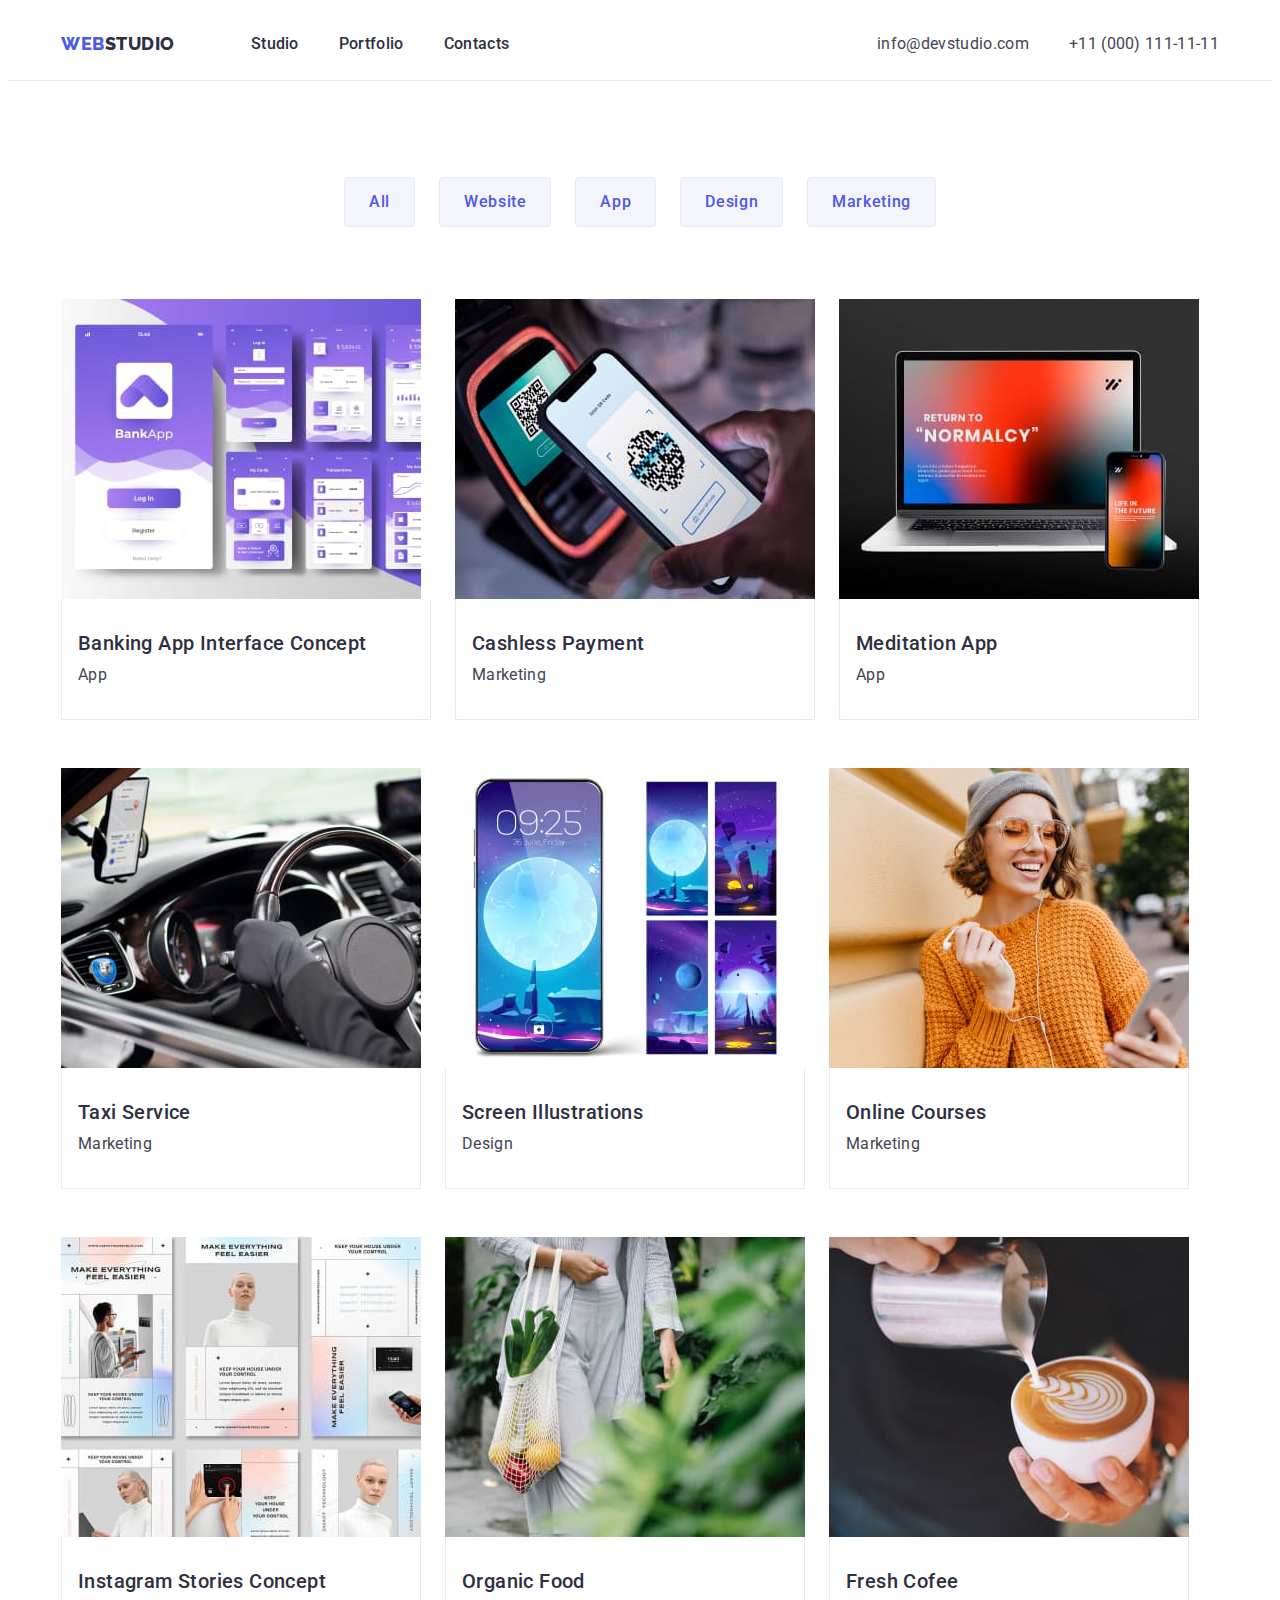
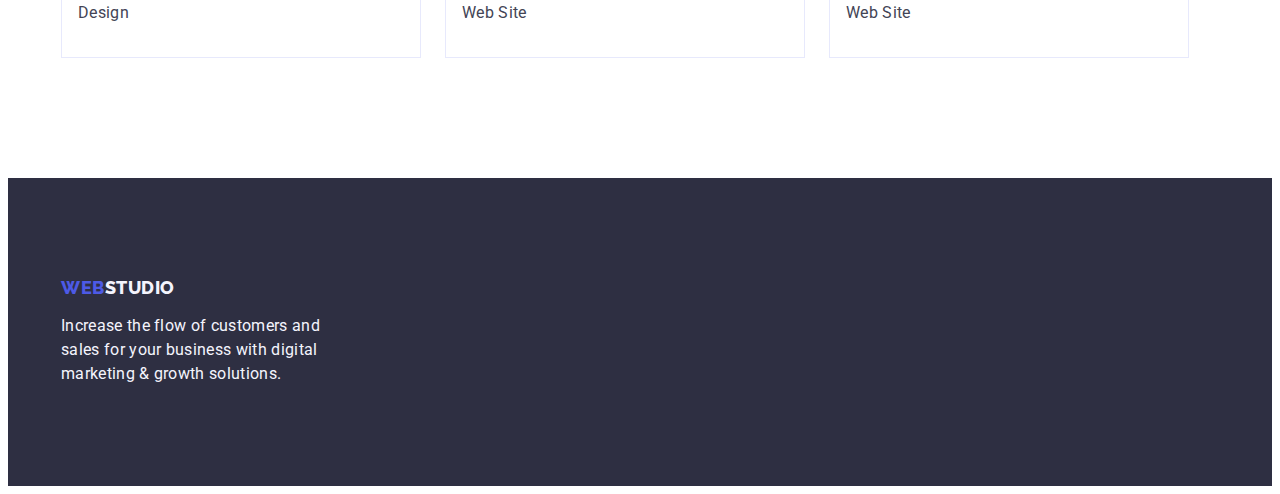
==== commit c50c4277: "Update 7.0" ====
--- a/portfolio.html
+++ b/portfolio.html
@@ -59,7 +59,7 @@
       </div>
     </header>
     <main>
-      <section class="section">
+      <section class="card-section">
         <div class="container">
           <h1 class="visually-hidden">Portfolio</h1>
           <ul class="button-list">
--- a/css/styles.css
+++ b/css/styles.css
@@ -12,6 +12,15 @@
   color: var(--navyblue, #2e2f42);
   font-weight: 400;
 }
+h1,
+h2,
+h3,
+h4,
+h5,
+h6,
+p {
+  margin: 0;
+}
 .container {
   width: 1158px;
   margin: 0 auto;
@@ -21,6 +30,9 @@
   padding-top: 120px;
   padding-bottom: 120px;
 }
+.card-section {
+  padding: 96px 0px 120px 0px;
+}
 .credo {
   color: var(--cloud, #f4f4fd);
   font-size: 16px;
@@ -44,7 +56,6 @@
   font-family: inherit;
   border-radius: 4px;
   padding: 12px 24px;
-  margin-inline: 24px;
 }
 .filtr-list {
   margin-bottom: 72px;
@@ -81,9 +92,6 @@
 .contacts:hover,
 .contacts:focus {
   color: var(--ocean, #404bbf);
-}
-.down {
-  padding: 100px 0px;
 }
 .logo {
   font-family: Raleway, sans-serif;
@@ -118,12 +126,7 @@
 }
 .main-links {
   text-decoration: none;
-  max-width: 360px;
-}
-main > .section {
-  padding: 96px 0 120px 0;
-}
-
+}
 .description,
 .job-position,
 .section1 {
@@ -155,6 +158,7 @@
   font-weight: 500;
   line-height: 1.5;
   display: block;
+  margin: 0 auto;
   text-align: center;
   letter-spacing: 0.64px;
   padding: 16px 32px;
@@ -180,6 +184,9 @@
   padding-bottom: 0px;
   margin-top: 0px;
 }
+.down-description > .third-heading {
+  text-align: center;
+}
 .other-section {
   padding: 120px 0;
 }
@@ -189,9 +196,8 @@
   font-weight: 700;
   line-height: 1.11;
   letter-spacing: 0.72px;
+  text-align: center;
   text-transform: capitalize;
-  display: flex;
-  justify-content: center;
   margin-bottom: 72px;
 }
 .first-heading {
@@ -201,6 +207,10 @@
   font-weight: 700;
   line-height: 1.07;
   letter-spacing: 0.02em;
+  max-width: 496px;
+  text-align: center;
+  margin: 0 auto;
+  margin-bottom: 40px;
 }
 button {
   cursor: pointer;
@@ -222,12 +232,14 @@
 }
 .second-section {
   background-color: var(--white, #fff);
+  padding-top: 0;
 }
 .third-section {
   background-color: var(--cloud, #f4f4fd);
 }
 .down {
   background-color: var(--navyblue, #2e2f42);
+  padding: 100px 0;
 }
 .paragrafs {
   color: var(--slate, #434455);
@@ -237,28 +249,32 @@
   font-weight: inherit;
   line-height: 1.5;
   letter-spacing: 0.32px;
-  margin-top: 8px;
 }
 .top-header {
   height: 72px;
   border-bottom: 1px solid var(--cornflower, #e7e9fc);
-  background: var(--white, #fff);
-  display: flex;
-  justify-content: space-between;
+  display: flex;
 }
 .top-header > .container {
   display: flex;
   align-items: center;
-  justify-content: space-between;
+}
+a {
+  text-decoration: none;
 }
 
 ul {
   list-style: none;
-  display: flex;
-  flex-wrap: wrap;
+  margin: 0;
+  padding-left: 0;
   padding-inline-start: 0px;
 }
-.part-navlinks,
+.part-navlinks {
+  display: flex;
+  align-items: center;
+  margin-left: 0;
+  margin-right: auto;
+}
 .part-contact-links {
   display: flex;
   align-items: center;
@@ -279,22 +295,17 @@
   gap: 40px;
 }
 
-.button-container {
+/*.button-container {
   display: flex;
   flex-wrap: wrap;
   flex-direction: column;
   align-items: center;
   justify-content: center;
   gap: 10px;
-}
-.first-heading {
-  max-width: 496px;
-  text-align: center;
-}
+}*/
+
 .description-item {
   max-width: 264px;
-  display: flex;
-  flex-direction: column;
 }
 .block-description {
   flex-wrap: nowrap;
@@ -302,7 +313,6 @@
   gap: 24px;
 }
 .description-item:first-child {
-  margin-left: 0px;
   flex-basis: calc((100%-72px) / 4);
 }
 .description-item:last-child {
@@ -313,9 +323,6 @@
   flex-wrap: nowrap;
   gap: 24px;
 }
-.images-section-item:first-child {
-  margin-left: 0px;
-}
 
 .images-section-item:last-child {
   margin-right: 0px;
@@ -337,11 +344,6 @@
   flex-direction: row;
 }
 .images-section-item2 {
-  display: flex;
-  flex-direction: column;
-  align-items: center;
-  padding-top: 0px;
-  padding-bottom: 0px;
   border-radius: 0px 0px 4px 4px;
   background: var(--white, #fff);
   box-shadow: 0px 2px 1px 0px rgba(46, 47, 66, 0.08),
@@ -355,12 +357,11 @@
   margin-right: 0px;
 }
 .footer-container {
-  display: flex;
+  /*display: flex;*/
   flex-direction: column;
   justify-content: flex-start;
 }
 .footer-container > .logo {
-  margin-top: 101.5px;
   gap: 17.5px;
 }
 .footer-container > .credo {
@@ -375,16 +376,25 @@
   white-space: nowrap;
   width: 1px;
 }
+/*ten visually-hidden nam polecał trener kijhank*/
+/*.visually-hidden {
+  position: absolute;
+  width: 1px;
+  height: 1px;
+  margin: -1px;
+  border: 0;
+  padding: 0;
+  podany panem visually hidden nie działa
+}*/
 .button-list {
   display: flex;
   align-items: center;
   justify-content: center;
   margin-bottom: 72px;
+  gap: 24px;
 }
 .main-links-list {
   display: flex;
-  align-items: flex-start;
-  flex-direction: row;
   flex-wrap: wrap;
   column-gap: 24px;
   row-gap: 48px;
@@ -396,14 +406,12 @@
   width: calc((100% - 48px) / 3);
 }
 .down-description {
-  display: flex;
-  flex-direction: column;
-  justify-content: center;
-  align-items: center;
   padding: 32px 16px;
 }
 img {
   display: block;
+  max-width: 100%;
+  height: auto;
 }
 .first-section {
   padding: 188px 0px;
@@ -417,9 +425,6 @@
   margin-bottom: 16px;
 }
 
-.down {
-  padding: 100px 0;
-}
 .description-down {
   padding: 32px 16px;
   border: 1px solid var(--cornflower, #e7e9fc);
